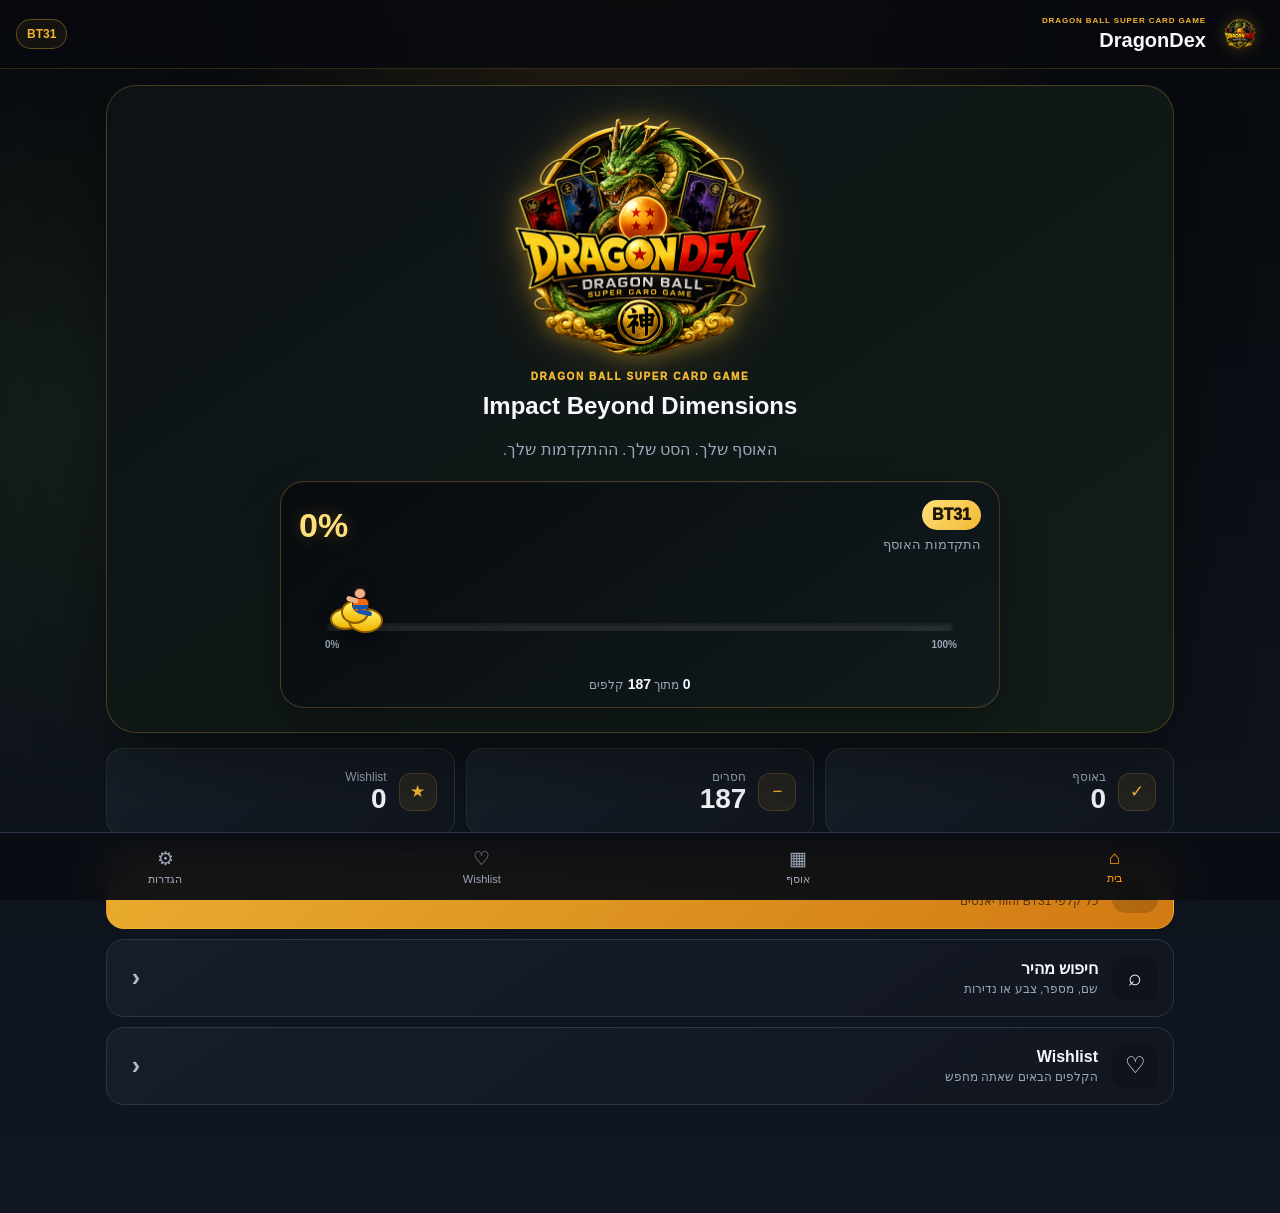
==== index.html @ 57734fc8 "Add files via upload" ====
<!doctype html>
<html lang="he" dir="rtl">
<head>
<meta charset="utf-8">
<meta name="viewport" content="width=device-width,initial-scale=1,viewport-fit=cover">
<meta name="theme-color" content="#090b10">
<title>DragonDex</title>
<link rel="stylesheet" href="style.css">
</head>
<body>
<div id="splashScreen" class="splash-screen" aria-hidden="true">
  <div class="splash-glow"></div>
  <img src="dragondex-logo.png" alt="" class="splash-logo">
  <div class="splash-title">DragonDex</div>
  <div class="splash-subtitle">Card Collection</div>
</div>
<div class="app">
<header class="topbar">
  <button class="brand-mini" data-nav="home" aria-label="חזרה לדף הבית">
    <img src="dragondex-logo.png" alt="DragonDex">
    <span><small>DRAGON BALL SUPER CARD GAME</small><strong>DragonDex</strong></span>
  </button>
  <span class="version">BT31</span>
</header>

<main>
<section id="homeView" class="view active">
  <section class="premium-hero">
    <div class="hero-aura" aria-hidden="true"></div>
    <img class="premium-logo" src="dragondex-logo.png" alt="DragonDex">
    <p class="hero-kicker">DRAGON BALL SUPER CARD GAME</p>
    <h2>Impact Beyond Dimensions</h2>
    <p class="hero-copy">האוסף שלך. הסט שלך. ההתקדמות שלך.</p>
    <div class="flight-progress-card">
      <div class="flight-progress-head">
        <div>
          <span class="set-chip">BT31</span>
          <p>התקדמות האוסף</p>
        </div>
        <strong id="progressPercentHome">0%</strong>
      </div>
      <div class="flight-track" id="progressRing" style="--progress:0">
        <div class="flight-line"><span id="progressBarHome"></span></div>
        <div class="goku-cloud" id="gokuCloud" aria-hidden="true">
          <div class="cloud-puff puff-a"></div><div class="cloud-puff puff-b"></div><div class="cloud-puff puff-c"></div>
          <div class="goku-figure"><i class="hair"></i><i class="head"></i><i class="body"></i><i class="arm"></i><i class="leg"></i></div>
        </div>
        <span class="track-label track-start">0%</span>
        <span class="track-label track-end">100%</span>
      </div>
      <div class="flight-progress-footer">
        <span><b id="ownedCountHome">0</b> מתוך <b id="totalCountHome">0</b> קלפים</span>
      </div>
    </div>
  </section>
  <section class="stats-grid home-stats">
    <article class="stat-card"><span class="stat-icon">✓</span><div><span>באוסף</span><strong id="ownedStat">0</strong></div></article>
    <article class="stat-card"><span class="stat-icon">−</span><div><span>חסרים</span><strong id="missingStat">0</strong></div></article>
    <article class="stat-card"><span class="stat-icon">★</span><div><span>Wishlist</span><strong id="wishStat">0</strong></div></article>
  </section>
  <section class="home-actions premium-actions">
    <button class="home-action main-action" data-nav="collection"><span class="action-icon">▦</span><span><strong>האוסף שלי</strong><small>כל קלפי BT31 והווריאנטים</small></span><b>‹</b></button>
    <button class="home-action" data-nav="collection" data-focus-search="true"><span class="action-icon">⌕</span><span><strong>חיפוש מהיר</strong><small>שם, מספר, צבע או נדירות</small></span><b>‹</b></button>
    <button class="home-action" data-nav="wishlist"><span class="action-icon">♡</span><span><strong>Wishlist</strong><small>הקלפים הבאים שאתה מחפש</small></span><b>‹</b></button>
  </section>
</section>
<section id="collectionView" class="view">
  <section class="section-head">
    <div><p class="eyebrow">COLLECTION</p><h2>קלפי BT31</h2></div>
    <div class="mini-progress"><span id="ownedCount">0</span>/<span id="totalCount">0</span></div>
  </section>
  <section class="controls">
    <input id="search" type="search" placeholder="חיפוש לפי מספר, שם, נדירות, צבע או סוג">
    <select id="rarityFilter"><option value="">כל הנדירויות</option></select>
    <select id="statusFilter"><option value="">הכול</option><option value="owned">יש לי</option><option value="missing">חסר לי</option></select>
  </section>
  <div id="rarityChips" class="rarity-chips"></div>
  <section id="cards" class="cards"></section>
  <p id="emptyState" class="empty" hidden>לא נמצאו קלפים מתאימים.</p>
</section>

<section id="wishlistView" class="view">
  <section class="section-head"><div><p class="eyebrow">WISHLIST</p><h2>קלפים שאני רוצה</h2></div><div class="mini-progress" id="wishCount">0</div></section>
  <section id="wishlistCards" class="cards"></section>
  <p id="emptyWishlist" class="empty">ה־Wishlist עדיין ריק.</p>
</section>

<section id="settingsView" class="view">
  <section class="section-head"><div><p class="eyebrow">SETTINGS</p><h2>הגדרות</h2></div></section>
  <section class="settings-panel">
    <div class="setting-row"><div><strong>מקור הנתונים</strong><p><code>bt31.js</code></p></div><span class="status-dot">מחובר</span></div>
    <div class="setting-row"><div><strong>איפוס סימוני האוסף</strong><p>מוחק את סימוני "יש לי" ואת ה־Wishlist.</p></div><button id="resetBtn" class="danger">איפוס</button></div>
  </section>
</section>
</main>

<nav class="bottom-nav">
  <button class="nav-btn active" data-view="home"><span>⌂</span><small>בית</small></button>
  <button class="nav-btn" data-view="collection"><span>▦</span><small>אוסף</small></button>
  <button class="nav-btn" data-view="wishlist"><span>♡</span><small>Wishlist</small></button>
  <button class="nav-btn" data-view="settings"><span>⚙</span><small>הגדרות</small></button>
</nav>
</div>

<template id="cardTemplate">
<article class="card">
  <div class="card-visual">
    <img class="card-image" alt="" hidden>
    <div class="image-placeholder">תמונה עדיין לא זמינה</div>
  </div>
  <div class="card-head">
    <div><strong class="card-number"></strong><h3 class="card-name"></h3><span class="verified">✓ אומת</span></div>
    <span class="rarity"></span>
  </div>
  <div class="meta"><span class="card-color"></span><span class="card-type"></span><span class="card-variant"></span></div>
  <div class="actions"><label class="check"><input class="owned" type="checkbox"><span>יש לי</span></label><button class="wish" type="button">☆ Wishlist</button></div>
</article>
</template>

<script src="bt31.js"></script>
<script src="app.js"></script>
</body>
</html>
---- style.css ----
:root{--bg:#090b10;--panel:#141925;--text:#f7f8fb;--muted:#9ba6b8;--accent:#ff9d00;--accent2:#ffd166;--line:#2b3448;--ok:#45d07f;--danger:#ff6472}
*{box-sizing:border-box}body{margin:0;min-height:100vh;color:var(--text);background:radial-gradient(circle at top right,rgba(255,157,0,.09),transparent 28%),linear-gradient(#090b10,#111725);font-family:-apple-system,BlinkMacSystemFont,"Segoe UI",Arial,sans-serif}
button,input,select{font:inherit}.app{padding-bottom:92px}.topbar{position:sticky;top:0;z-index:20;display:flex;justify-content:space-between;align-items:center;padding:max(16px,env(safe-area-inset-top)) 18px 14px;background:rgba(8,10,15,.9);backdrop-filter:blur(18px);border-bottom:1px solid rgba(255,255,255,.05)}
h1,h2,h3,p{margin-top:0}h1{margin-bottom:0;font-size:28px}.eyebrow{margin:0 0 4px;color:var(--accent);font-size:11px;font-weight:900;letter-spacing:.08em}.version{border:1px solid var(--line);color:var(--muted);padding:7px 10px;border-radius:999px;font-size:12px}
main{max-width:1100px;margin:auto;padding:16px}.view{display:none}.view.active{display:block}.hero{display:grid;grid-template-columns:1.5fr 1fr;gap:18px;background:linear-gradient(135deg,#293249,#171d29);border:1px solid var(--line);border-radius:25px;padding:23px}.hero p{color:var(--muted);margin:0}.set-badge{display:inline-block;background:var(--accent);color:#201405;padding:6px 10px;border-radius:999px;font-weight:900}.progress-card{background:#0e121b;border-radius:19px;padding:18px;text-align:center}.progress-value{font-size:33px;font-weight:900}.bar{height:10px;background:#293142;border-radius:99px;overflow:hidden;margin:12px 0}.bar div{height:100%;width:0;background:linear-gradient(90deg,var(--accent),var(--accent2));transition:.25s}
.stats-grid{display:grid;grid-template-columns:repeat(3,1fr);gap:11px;margin:15px 0}.stat-card{background:var(--panel);border:1px solid var(--line);border-radius:17px;padding:17px}.stat-card span{display:block;color:var(--muted);font-size:13px}.stat-card strong{font-size:28px}.quick-actions{display:grid;grid-template-columns:1fr 1fr;gap:10px}.quick-actions button{padding:14px;border-radius:14px;font-weight:800}.primary-action{border:0;background:var(--accent);color:#201405}.secondary-action{border:1px solid var(--line);background:var(--panel);color:var(--text)}
.section-head{display:flex;justify-content:space-between;align-items:center;margin-bottom:14px}.mini-progress{background:var(--panel);border:1px solid var(--line);border-radius:13px;padding:10px;font-weight:900}.controls{display:grid;grid-template-columns:2fr 1fr 1fr;gap:9px;margin-bottom:15px}input,select{width:100%;padding:14px;border-radius:13px;border:1px solid var(--line);background:var(--panel);color:var(--text)}
.cards{display:grid;grid-template-columns:repeat(auto-fill,minmax(255px,1fr));gap:11px}.card{background:linear-gradient(var(--panel),#10141d);border:1px solid var(--line);border-radius:18px;padding:15px}.card.owned-card{border-color:rgba(69,208,127,.7)}.card-head{display:flex;justify-content:space-between;gap:10px}.card-number{color:var(--accent);font-size:13px}.card-name{margin:5px 0 0;font-size:17px}.verified{display:inline-block;margin-top:7px;color:var(--ok);font-size:11px}.rarity{min-width:42px;text-align:center;background:#333c50;padding:6px;border-radius:9px;font-weight:900}.meta{display:flex;flex-wrap:wrap;gap:7px;margin:13px 0;color:var(--muted);font-size:12px}.meta span:not(:empty){border:1px solid var(--line);border-radius:999px;padding:5px 8px}.actions{display:flex;justify-content:space-between;align-items:center}.check{display:flex;gap:7px;align-items:center;font-weight:800}.check input{width:21px;height:21px;accent-color:var(--ok)}.wish{border:0;background:transparent;color:var(--accent2);padding:8px}.empty{text-align:center;color:var(--muted);padding:35px}
.settings-panel{background:var(--panel);border:1px solid var(--line);border-radius:18px;overflow:hidden}.setting-row{display:flex;justify-content:space-between;align-items:center;gap:16px;padding:18px;border-bottom:1px solid var(--line)}.setting-row:last-child{border:0}.setting-row p{color:var(--muted);font-size:13px;margin:5px 0 0}.danger{border:1px solid rgba(255,100,114,.4);background:rgba(255,100,114,.1);color:#ff8c97;padding:10px 13px;border-radius:11px}.status-dot{color:var(--ok)}
.bottom-nav{position:fixed;bottom:0;left:0;right:0;z-index:30;display:grid;grid-template-columns:repeat(4,1fr);background:rgba(10,13,19,.95);backdrop-filter:blur(17px);border-top:1px solid var(--line);padding:7px 7px max(7px,env(safe-area-inset-bottom))}.nav-btn{border:0;background:transparent;color:var(--muted);display:flex;flex-direction:column;gap:3px;align-items:center;padding:7px}.nav-btn span{font-size:19px}.nav-btn small{font-size:11px}.nav-btn.active{color:var(--accent)}
.rarity-C{background:#5d6573}.rarity-UC{background:#327b4d}.rarity-R{background:#2867ae}.rarity-SR{background:#7447b4}.rarity-SPR{background:#ac7812}.rarity-SCR{background:#a32f3c}.rarity-SLR{background:#256b76}.rarity-GDR{background:#896411}
@media(max-width:700px){.hero{grid-template-columns:1fr}.controls{grid-template-columns:1fr}.cards{grid-template-columns:1fr}.quick-actions{grid-template-columns:1fr}}

.card-group{margin:0 0 16px;background:rgba(20,25,37,.55);border:1px solid var(--line);border-radius:18px;overflow:hidden}
.card-group summary{display:flex;justify-content:space-between;align-items:center;padding:16px 18px;cursor:pointer;font-weight:900;background:rgba(255,255,255,.025)}
.card-group summary::marker{color:var(--accent)}
.card-group summary strong{color:var(--accent);font-size:13px}
.grouped-cards{padding:12px}
.rarity-EM{background:#9b6b10}

.rarity-EM-GOLD{background:#b8860b;color:#fff7c2}


.card-visual{
  position:relative;
  width:100%;
  aspect-ratio:5/7;
  margin:0 0 14px;
  border-radius:14px;
  overflow:hidden;
  background:#0d1119;
  border:1px solid var(--line);
}
.card-image{
  width:100%;
  height:100%;
  display:block;
  object-fit:contain;
  background:#0d1119;
  cursor:zoom-in;
}
.image-placeholder{
  width:100%;
  height:100%;
  display:flex;
  align-items:center;
  justify-content:center;
  text-align:center;
  padding:18px;
  color:var(--muted);
  font-size:13px;
}
.image-modal{
  position:fixed;
  inset:0;
  z-index:100;
  display:none;
  align-items:center;
  justify-content:center;
  padding:18px;
}
.image-modal.open{display:flex}
.image-modal-backdrop{
  position:absolute;
  inset:0;
  background:rgba(0,0,0,.86);
  backdrop-filter:blur(8px);
}
.image-modal-panel{
  position:relative;
  z-index:1;
  width:min(920px,100%);
  max-height:92vh;
  overflow:auto;
  background:var(--panel);
  border:1px solid var(--line);
  border-radius:20px;
  padding:18px;
}
.image-modal-close{
  position:absolute;
  top:10px;
  left:10px;
  width:38px;
  height:38px;
  border:0;
  border-radius:50%;
  background:#0009;
  color:#fff;
  font-size:25px;
}
.image-modal-title{padding-left:44px}
.image-modal-images{
  display:grid;
  grid-template-columns:repeat(auto-fit,minmax(240px,1fr));
  gap:14px;
}
.image-modal-images img{
  width:100%;
  max-height:75vh;
  object-fit:contain;
  border-radius:14px;
  background:#0d1119;
}


/* DragonDex home redesign */
:root{--shenron:#6cad3c;--gold:#f6b531;--deep:#070a0d}
body{background:
  radial-gradient(circle at 50% -5%,rgba(246,181,49,.15),transparent 31%),
  radial-gradient(circle at 8% 34%,rgba(108,173,60,.10),transparent 27%),
  linear-gradient(180deg,#07090d 0%,#0d1219 55%,#101722 100%)}
.topbar{padding:max(10px,env(safe-area-inset-top)) 16px 10px;border-bottom-color:rgba(246,181,49,.18)}
.brand-mini{display:flex;align-items:center;gap:10px;border:0;background:transparent;color:var(--text);padding:0;text-align:right;cursor:pointer}
.brand-mini img{width:48px;height:48px;object-fit:contain;border-radius:50%;filter:drop-shadow(0 0 8px rgba(246,181,49,.25))}
.brand-mini span{display:flex;flex-direction:column;line-height:1.05}.brand-mini small{font-size:8px;letter-spacing:.11em;color:var(--gold);font-weight:900}.brand-mini strong{font-size:20px;margin-top:4px}.version{color:var(--gold);border-color:rgba(246,181,49,.35);background:rgba(246,181,49,.06);font-weight:900}
#homeView{position:relative}.home-brand{position:relative;overflow:hidden;text-align:center;min-height:310px;display:flex;flex-direction:column;align-items:center;justify-content:center;padding:22px 20px 18px;border:1px solid rgba(246,181,49,.20);border-radius:30px;background:linear-gradient(145deg,rgba(12,16,21,.96),rgba(19,27,24,.88));box-shadow:0 22px 65px rgba(0,0,0,.32),inset 0 1px rgba(255,255,255,.04)}
.shenron-watermark{position:absolute;inset:-18%;background:url('dragondex-logo.png') center/contain no-repeat;opacity:.08;filter:blur(.4px) saturate(1.2);transform:scale(1.22)}
.home-logo{position:relative;z-index:1;width:min(360px,82vw);max-height:210px;object-fit:contain;filter:drop-shadow(0 14px 22px rgba(0,0,0,.52))}
.home-kicker{position:relative;z-index:1;margin:2px 0 5px;color:var(--gold);font-size:10px;font-weight:900;letter-spacing:.15em}.home-brand h2{position:relative;z-index:1;margin:0;font-size:29px}.home-subtitle{position:relative;z-index:1;max-width:520px;color:var(--muted);margin:8px 0 0;line-height:1.55;font-size:14px}
.collection-overview{margin-top:14px;padding:20px;border-radius:23px;border:1px solid rgba(246,181,49,.22);background:linear-gradient(145deg,rgba(28,35,44,.96),rgba(13,18,25,.96));box-shadow:0 14px 38px rgba(0,0,0,.22)}
.overview-head{display:flex;justify-content:space-between;align-items:flex-start}.overview-head .eyebrow{margin-top:10px}.overview-percent{font-size:31px;color:var(--gold)}.progress-total{display:flex;align-items:baseline;justify-content:center;gap:8px;margin:10px 0 4px;font-weight:950;font-size:44px}.progress-total small{font-size:23px;color:var(--muted)}.home-progress{height:12px;margin:10px 0 7px;background:#272e39}.home-progress div{background:linear-gradient(90deg,#4f9a34,#d8b43d,#ff9d00);box-shadow:0 0 14px rgba(246,181,49,.35)}.progress-caption{text-align:center;color:var(--muted);font-size:12px;margin:0}
.home-stats .stat-card{display:flex;align-items:center;gap:12px;min-height:88px;background:linear-gradient(145deg,#171e28,#10151d);border-color:rgba(108,173,60,.18)}.stat-icon{display:grid!important;place-items:center;width:38px;height:38px;border-radius:12px;color:var(--gold)!important;background:rgba(246,181,49,.08);border:1px solid rgba(246,181,49,.18);font-size:17px!important}.home-stats .stat-card div>span{font-size:12px}.home-stats .stat-card strong{line-height:1.05}
.home-actions{display:grid;gap:10px;margin-top:14px}.home-action{width:100%;display:grid;grid-template-columns:48px 1fr 18px;gap:12px;align-items:center;text-align:right;padding:15px;border-radius:18px;border:1px solid var(--line);color:var(--text);background:linear-gradient(145deg,#171e29,#11161f);cursor:pointer;transition:transform .16s,border-color .16s}.home-action:active{transform:scale(.985)}.home-action:hover{border-color:rgba(246,181,49,.45)}.home-action.main-action{border-color:rgba(246,181,49,.45);background:linear-gradient(135deg,rgba(246,181,49,.95),rgba(218,126,18,.96));color:#1d1205}.action-icon{display:grid;place-items:center;width:46px;height:46px;border-radius:14px;background:rgba(0,0,0,.16);font-size:23px}.home-action span:nth-child(2){display:flex;flex-direction:column;gap:4px}.home-action strong{font-size:16px}.home-action small{color:var(--muted);font-size:12px}.home-action.main-action small{color:rgba(29,18,5,.67)}.home-action b{font-size:25px;opacity:.72}
@media(max-width:700px){main{padding:12px}.home-brand{min-height:285px;border-radius:24px}.home-logo{width:min(330px,90vw)}.home-stats{grid-template-columns:repeat(3,1fr)}.home-stats .stat-card{display:block;text-align:center;padding:12px 7px;min-height:100px}.home-stats .stat-icon{margin:0 auto 8px}.home-stats .stat-card strong{font-size:25px}.brand-mini small{display:none}.progress-total{font-size:40px}}

.splash-screen{position:fixed;inset:0;z-index:999;display:flex;flex-direction:column;align-items:center;justify-content:center;background:#06080b;transition:.45s}
body.app-ready .splash-screen{opacity:0;visibility:hidden}
.splash-logo{width:min(410px,86vw);max-height:290px;object-fit:contain;filter:drop-shadow(0 18px 34px #000)}
.splash-title{font-size:29px;font-weight:950;color:#f3b934}.splash-subtitle{color:#9ba6b8;font-size:12px;letter-spacing:.18em}
.premium-hero{position:relative;overflow:hidden;padding:26px 22px 24px;text-align:center;border-radius:30px;border:1px solid rgba(243,185,52,.24);background:linear-gradient(145deg,#0d1217,#121d17);box-shadow:0 25px 70px #0006}
.hero-aura{position:absolute;inset:-28%;background:url('dragondex-logo.png') center/contain no-repeat;opacity:.055;transform:scale(1.24)}
.premium-logo{position:relative;z-index:1;width:min(480px,88vw);max-height:255px;object-fit:contain}
.hero-kicker{position:relative;z-index:1;color:#f3b934;font-size:10px;font-weight:950;letter-spacing:.16em}
.premium-hero h2,.hero-copy,.hero-progress-wrap{position:relative;z-index:1}.hero-copy{color:#9ba6b8}
.hero-progress-wrap{display:grid;grid-template-columns:170px 1fr;align-items:center;gap:24px;max-width:670px;margin:auto;padding:18px;border:1px solid #ffffff12;border-radius:24px;background:#070b0f85}
.progress-ring{--progress:0;width:150px;aspect-ratio:1;border-radius:50%;display:grid;place-items:center;background:conic-gradient(#f3b934 calc(var(--progress)*1%),#ffffff14 0);position:relative}
.progress-ring:before{content:"";position:absolute;width:120px;height:120px;border-radius:50%;background:#0c1117}
.progress-ring-inner{position:relative;z-index:1;display:flex;flex-direction:column}.progress-ring-inner strong{font-size:31px;color:#ffdf79}.progress-ring-inner span{font-size:11px;color:#9ba6b8}
.set-chip{display:inline-block;padding:6px 10px;border-radius:999px;background:linear-gradient(135deg,#ffdf79,#f3b934);color:#1f1505;font-weight:950}
.compact-total{justify-content:flex-start;margin:8px 0 0;font-size:39px}
.rarity-chips{display:flex;gap:8px;overflow-x:auto;padding:2px 1px 12px}.rarity-chip{flex:0 0 auto;border:1px solid #2b3448;border-radius:999px;padding:8px 12px;color:#9ba6b8;background:#141925;font-weight:900}.rarity-chip.active{color:#211505;background:linear-gradient(135deg,#ffdf79,#f3b934)}
.card{transition:.18s;box-shadow:0 12px 28px #0003}.card:hover{transform:translateY(-3px)}
.card-rarity-SR{border-color:#577dff75}.card-rarity-SPR{border-color:#b45bff8c}.card-rarity-SCR{border-color:#ff5050a6}.card-rarity-SLR{border-color:#3ececba0}.card-rarity-GDR{border-color:#ffd049d1;box-shadow:0 0 34px #ffc42c2e}
@media(max-width:700px){.hero-progress-wrap{grid-template-columns:132px 1fr}.progress-ring{width:122px}.progress-ring:before{width:96px;height:96px}}

/* Horizontal Flying Nimbus collection progress */
.flight-progress-card{position:relative;z-index:1;max-width:720px;margin:22px auto 0;padding:18px 18px 15px;border:1px solid rgba(246,181,49,.25);border-radius:24px;background:linear-gradient(145deg,rgba(7,11,15,.92),rgba(18,26,30,.92));box-shadow:inset 0 1px rgba(255,255,255,.04),0 18px 44px rgba(0,0,0,.28)}
.flight-progress-head{display:flex;align-items:center;justify-content:space-between;gap:16px;text-align:right}.flight-progress-head p{margin:7px 0 0;color:var(--muted);font-size:13px}.flight-progress-head>strong{font-size:34px;color:#ffdf79;text-shadow:0 0 18px rgba(246,181,49,.28)}
.flight-track{--progress:0;position:relative;height:116px;margin-top:8px;padding:0 22px;direction:ltr}
.flight-line{position:absolute;left:28px;right:28px;top:63px;height:8px;border-radius:99px;background:rgba(255,255,255,.10);box-shadow:inset 0 2px 5px rgba(0,0,0,.45)}
.flight-line span{display:block;width:calc(var(--progress)*1%);height:100%;border-radius:inherit;background:linear-gradient(90deg,#f0a600,#ffe55c);box-shadow:0 0 15px rgba(255,204,45,.55);transition:width .7s cubic-bezier(.2,.8,.2,1)}
.goku-cloud{position:absolute;left:calc(28px + (100% - 112px)*var(--progress)/100);top:18px;width:58px;height:56px;transition:left .7s cubic-bezier(.2,.8,.2,1);filter:drop-shadow(0 8px 10px rgba(0,0,0,.45));z-index:2}
.cloud-puff{position:absolute;bottom:4px;background:linear-gradient(180deg,#fff56a,#f0b400);border:2px solid #8d5b00;border-radius:50%}.puff-a{left:3px;width:31px;height:22px}.puff-b{left:21px;bottom:1px;width:35px;height:25px}.puff-c{left:14px;bottom:10px;width:28px;height:24px}
.goku-figure{position:absolute;left:18px;top:0;width:28px;height:39px}.goku-figure i{position:absolute;display:block}.goku-figure .hair{left:5px;top:0;width:19px;height:15px;background:#101010;clip-path:polygon(0 100%,8% 38%,26% 58%,38% 0,55% 50%,74% 8%,80% 62%,100% 35%,86% 100%)}.goku-figure .head{left:9px;top:10px;width:12px;height:11px;border-radius:48%;background:#efb185;border:1px solid #422}.goku-figure .body{left:7px;top:20px;width:17px;height:15px;border-radius:5px 5px 8px 8px;background:#ee6c16;border:1px solid #542200}.goku-figure .body:after{content:"";position:absolute;left:0;right:0;top:6px;height:4px;background:#1955a8}.goku-figure .arm{left:1px;top:21px;width:12px;height:5px;border-radius:5px;background:#efb185;transform:rotate(18deg);transform-origin:right center}.goku-figure .leg{left:12px;top:32px;width:15px;height:5px;border-radius:4px;background:#1955a8;transform:rotate(13deg)}
.track-label{position:absolute;top:79px;color:var(--muted);font-size:10px;font-weight:900}.track-start{left:26px}.track-end{right:24px}.flight-progress-footer{text-align:center;color:var(--muted);font-size:12px}.flight-progress-footer b{color:var(--text);font-size:14px}
@media(max-width:700px){.flight-progress-card{padding:15px 12px 13px;border-radius:20px}.flight-progress-head>strong{font-size:29px}.flight-track{height:110px;padding:0 14px}.flight-line{left:18px;right:18px}.goku-cloud{left:calc(18px + (100% - 92px)*var(--progress)/100)}.track-start{left:17px}.track-end{right:15px}}



/* === DragonDex logo polish === */
.brand-mini.logo-transparent{
    background:transparent !important;
    border:none !important;
    box-shadow:none !important;
}
.brand-mini.logo-transparent img,
.premium-logo,
.splash-logo{
    background:transparent !important;
    border:none !important;
    border-radius:0 !important;
    box-shadow:none !important;
    filter:
        drop-shadow(0 0 10px rgba(255,196,64,.35))
        drop-shadow(0 0 24px rgba(255,170,0,.22));
}

.premium-logo{
    width:min(410px,82vw);
}

.hero-aura{
    background:none !important;
}
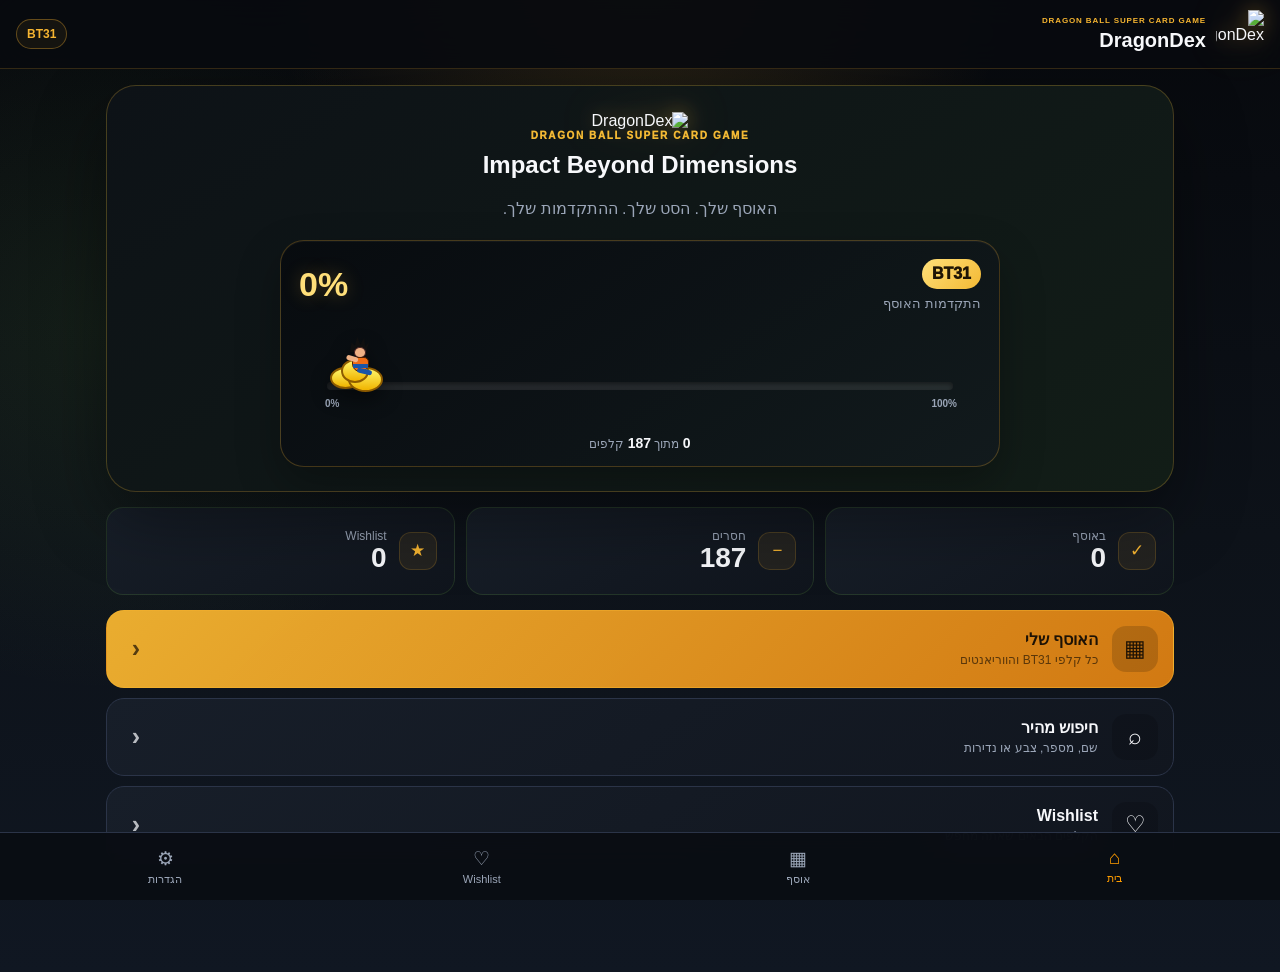
==== commit a4e6ddbd: "Add files via upload" ====
--- a/index.html
+++ b/index.html
@@ -10,14 +10,14 @@
 <body>
 <div id="splashScreen" class="splash-screen" aria-hidden="true">
   <div class="splash-glow"></div>
-  <img src="dragondex-logo.png" alt="" class="splash-logo">
+  <img src="dragondex-logo-transparent.png" alt="" class="splash-logo">
   <div class="splash-title">DragonDex</div>
   <div class="splash-subtitle">Card Collection</div>
 </div>
 <div class="app">
 <header class="topbar">
-  <button class="brand-mini" data-nav="home" aria-label="חזרה לדף הבית">
-    <img src="dragondex-logo.png" alt="DragonDex">
+  <button class="brand-mini logo-transparent" data-nav="home" aria-label="חזרה לדף הבית">
+    <img src="dragondex-logo-transparent.png" alt="DragonDex">
     <span><small>DRAGON BALL SUPER CARD GAME</small><strong>DragonDex</strong></span>
   </button>
   <span class="version">BT31</span>
@@ -27,7 +27,7 @@
 <section id="homeView" class="view active">
   <section class="premium-hero">
     <div class="hero-aura" aria-hidden="true"></div>
-    <img class="premium-logo" src="dragondex-logo.png" alt="DragonDex">
+    <img class="premium-logo" src="dragondex-logo-transparent.png" alt="DragonDex">
     <p class="hero-kicker">DRAGON BALL SUPER CARD GAME</p>
     <h2>Impact Beyond Dimensions</h2>
     <p class="hero-copy">האוסף שלך. הסט שלך. ההתקדמות שלך.</p>
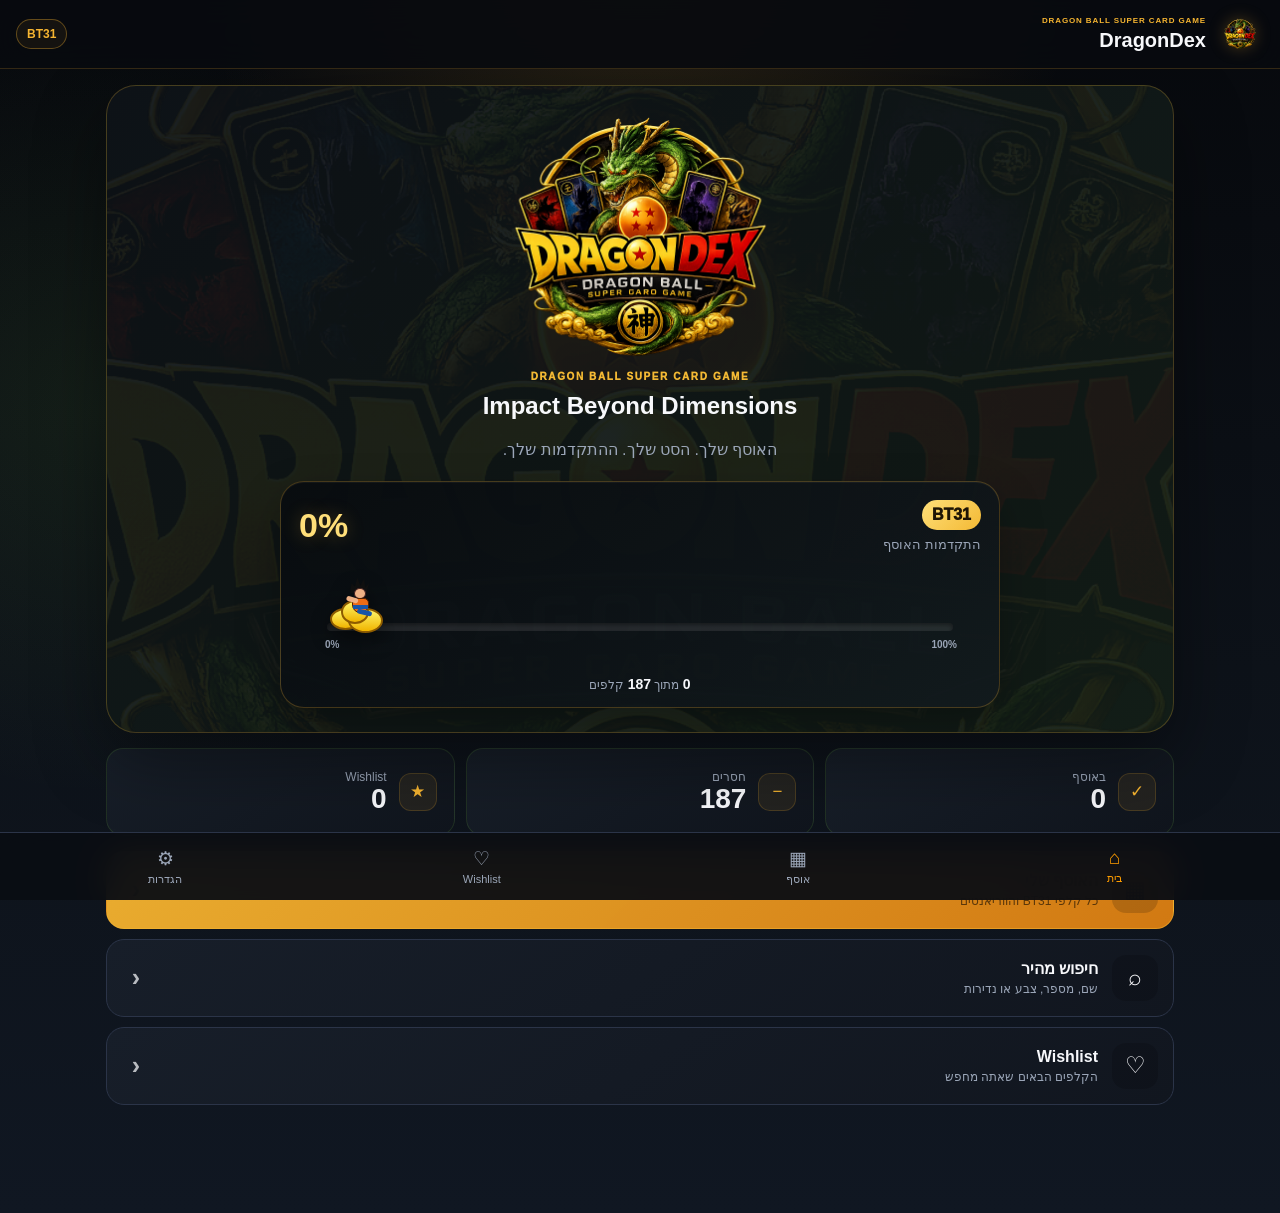
==== commit 7d97fdde: "Add files via upload" ====
--- a/index.html
+++ b/index.html
@@ -10,14 +10,14 @@
 <body>
 <div id="splashScreen" class="splash-screen" aria-hidden="true">
   <div class="splash-glow"></div>
-  <img src="dragondex-logo-transparent.png" alt="" class="splash-logo">
+  <img src="dragondex-logo.png" alt="" class="splash-logo">
   <div class="splash-title">DragonDex</div>
   <div class="splash-subtitle">Card Collection</div>
 </div>
 <div class="app">
 <header class="topbar">
-  <button class="brand-mini logo-transparent" data-nav="home" aria-label="חזרה לדף הבית">
-    <img src="dragondex-logo-transparent.png" alt="DragonDex">
+  <button class="brand-mini" data-nav="home" aria-label="חזרה לדף הבית">
+    <img src="dragondex-logo.png" alt="DragonDex">
     <span><small>DRAGON BALL SUPER CARD GAME</small><strong>DragonDex</strong></span>
   </button>
   <span class="version">BT31</span>
@@ -27,7 +27,7 @@
 <section id="homeView" class="view active">
   <section class="premium-hero">
     <div class="hero-aura" aria-hidden="true"></div>
-    <img class="premium-logo" src="dragondex-logo-transparent.png" alt="DragonDex">
+    <img class="premium-logo" src="dragondex-logo.png" alt="DragonDex">
     <p class="hero-kicker">DRAGON BALL SUPER CARD GAME</p>
     <h2>Impact Beyond Dimensions</h2>
     <p class="hero-copy">האוסף שלך. הסט שלך. ההתקדמות שלך.</p>
--- a/style.css
+++ b/style.css
@@ -156,31 +156,3 @@
 .goku-figure{position:absolute;left:18px;top:0;width:28px;height:39px}.goku-figure i{position:absolute;display:block}.goku-figure .hair{left:5px;top:0;width:19px;height:15px;background:#101010;clip-path:polygon(0 100%,8% 38%,26% 58%,38% 0,55% 50%,74% 8%,80% 62%,100% 35%,86% 100%)}.goku-figure .head{left:9px;top:10px;width:12px;height:11px;border-radius:48%;background:#efb185;border:1px solid #422}.goku-figure .body{left:7px;top:20px;width:17px;height:15px;border-radius:5px 5px 8px 8px;background:#ee6c16;border:1px solid #542200}.goku-figure .body:after{content:"";position:absolute;left:0;right:0;top:6px;height:4px;background:#1955a8}.goku-figure .arm{left:1px;top:21px;width:12px;height:5px;border-radius:5px;background:#efb185;transform:rotate(18deg);transform-origin:right center}.goku-figure .leg{left:12px;top:32px;width:15px;height:5px;border-radius:4px;background:#1955a8;transform:rotate(13deg)}
 .track-label{position:absolute;top:79px;color:var(--muted);font-size:10px;font-weight:900}.track-start{left:26px}.track-end{right:24px}.flight-progress-footer{text-align:center;color:var(--muted);font-size:12px}.flight-progress-footer b{color:var(--text);font-size:14px}
 @media(max-width:700px){.flight-progress-card{padding:15px 12px 13px;border-radius:20px}.flight-progress-head>strong{font-size:29px}.flight-track{height:110px;padding:0 14px}.flight-line{left:18px;right:18px}.goku-cloud{left:calc(18px + (100% - 92px)*var(--progress)/100)}.track-start{left:17px}.track-end{right:15px}}
-
-
-
-/* === DragonDex logo polish === */
-.brand-mini.logo-transparent{
-    background:transparent !important;
-    border:none !important;
-    box-shadow:none !important;
-}
-.brand-mini.logo-transparent img,
-.premium-logo,
-.splash-logo{
-    background:transparent !important;
-    border:none !important;
-    border-radius:0 !important;
-    box-shadow:none !important;
-    filter:
-        drop-shadow(0 0 10px rgba(255,196,64,.35))
-        drop-shadow(0 0 24px rgba(255,170,0,.22));
-}
-
-.premium-logo{
-    width:min(410px,82vw);
-}
-
-.hero-aura{
-    background:none !important;
-}
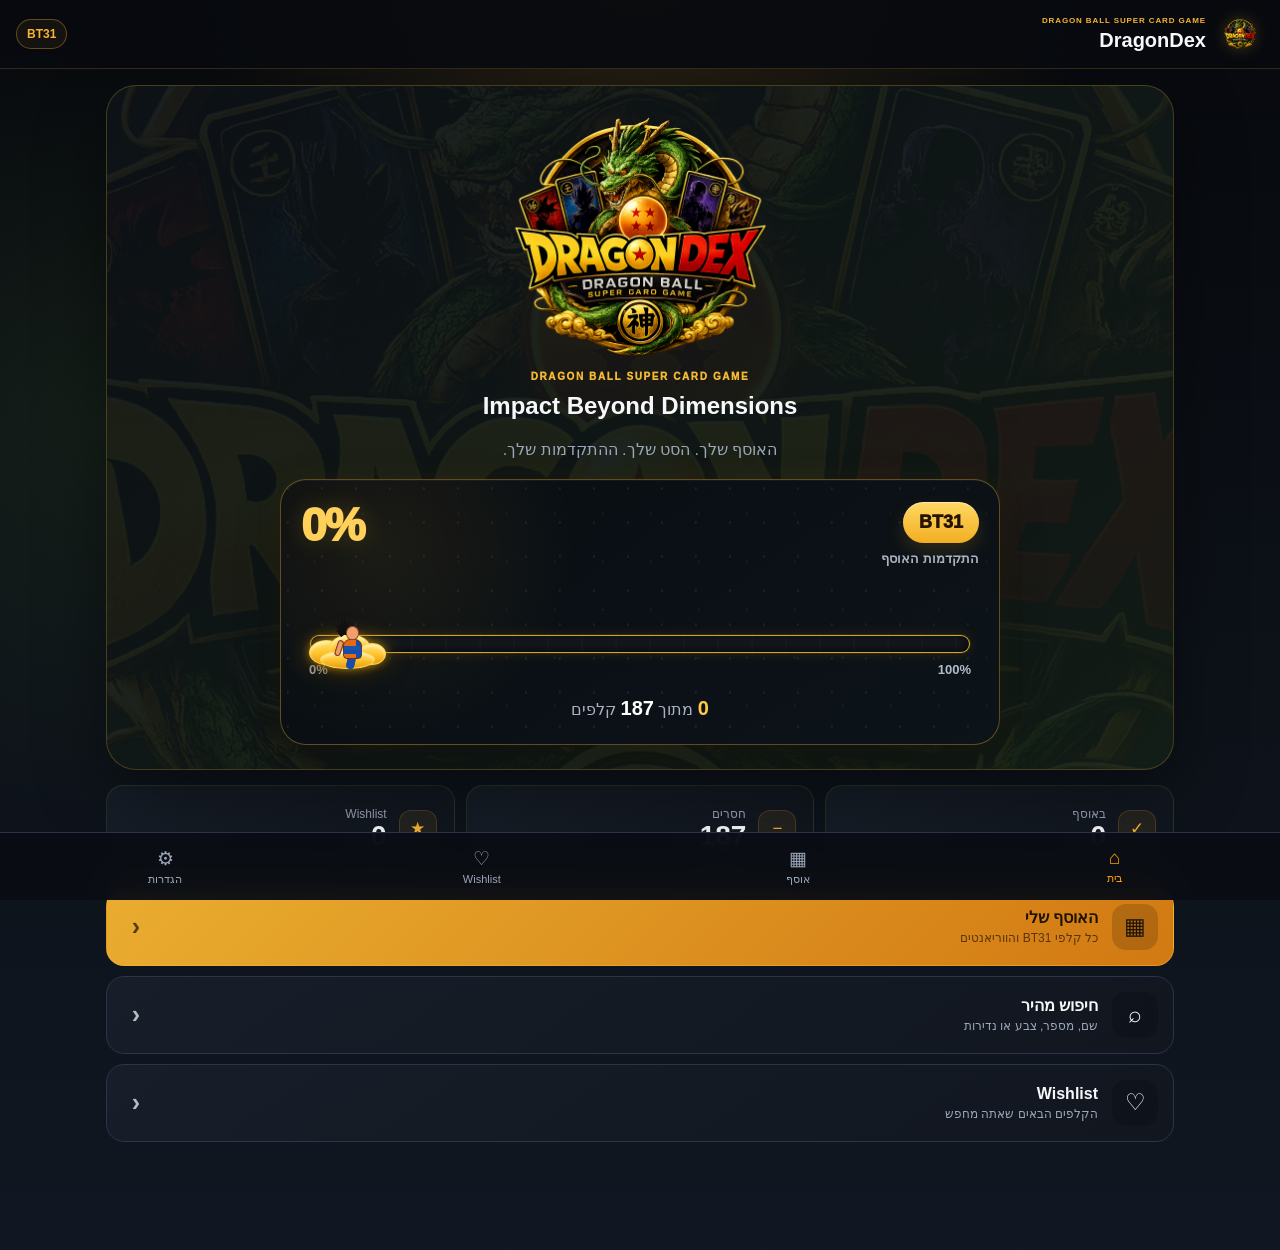
==== commit 4cca3369: "Add files via upload" ====
--- a/index.html
+++ b/index.html
@@ -6,6 +6,7 @@
 <meta name="theme-color" content="#090b10">
 <title>DragonDex</title>
 <link rel="stylesheet" href="style.css">
+<link rel="stylesheet" href="progress.css">
 </head>
 <body>
 <div id="splashScreen" class="splash-screen" aria-hidden="true">
@@ -31,23 +32,41 @@
     <p class="hero-kicker">DRAGON BALL SUPER CARD GAME</p>
     <h2>Impact Beyond Dimensions</h2>
     <p class="hero-copy">האוסף שלך. הסט שלך. ההתקדמות שלך.</p>
-    <div class="flight-progress-card">
+    <div class="flight-progress-card premium-flight-card">
       <div class="flight-progress-head">
-        <div>
+        <div class="progress-title-group">
           <span class="set-chip">BT31</span>
           <p>התקדמות האוסף</p>
         </div>
         <strong id="progressPercentHome">0%</strong>
       </div>
-      <div class="flight-track" id="progressRing" style="--progress:0">
-        <div class="flight-line"><span id="progressBarHome"></span></div>
-        <div class="goku-cloud" id="gokuCloud" aria-hidden="true">
-          <div class="cloud-puff puff-a"></div><div class="cloud-puff puff-b"></div><div class="cloud-puff puff-c"></div>
-          <div class="goku-figure"><i class="hair"></i><i class="head"></i><i class="body"></i><i class="arm"></i><i class="leg"></i></div>
+
+      <div class="flight-track premium-track" id="progressRing" style="--progress:0">
+        <div class="flight-line premium-line">
+          <span id="progressBarHome"></span>
+          <i class="spark spark-1"></i>
+          <i class="spark spark-2"></i>
+          <i class="spark spark-3"></i>
         </div>
+
+        <div class="goku-cloud premium-nimbus" id="gokuCloud" aria-hidden="true">
+          <div class="nimbus-glow"></div>
+          <div class="cloud-puff puff-a"></div>
+          <div class="cloud-puff puff-b"></div>
+          <div class="cloud-puff puff-c"></div>
+          <div class="cloud-puff puff-d"></div>
+          <div class="goku-figure">
+            <i class="hair hair-1"></i><i class="hair hair-2"></i><i class="hair hair-3"></i>
+            <i class="head"></i><i class="body"></i><i class="belt"></i>
+            <i class="arm arm-a"></i><i class="arm arm-b"></i>
+            <i class="leg leg-a"></i><i class="leg leg-b"></i>
+          </div>
+        </div>
+
         <span class="track-label track-start">0%</span>
         <span class="track-label track-end">100%</span>
       </div>
+
       <div class="flight-progress-footer">
         <span><b id="ownedCountHome">0</b> מתוך <b id="totalCountHome">0</b> קלפים</span>
       </div>
@@ -119,5 +138,6 @@
 
 <script src="bt31.js"></script>
 <script src="app.js"></script>
+<script src="progress.js"></script>
 </body>
 </html>
--- a/progress.css
+++ b/progress.css
@@ -0,0 +1,215 @@
+
+/* DragonDex premium moving Nimbus progress */
+.premium-flight-card{
+  position:relative;
+  overflow:hidden;
+  margin-top:20px;
+  padding:22px 20px 24px;
+  border:1px solid rgba(246,181,49,.36);
+  border-radius:26px;
+  background:
+    radial-gradient(circle at 14% 25%,rgba(255,192,46,.08),transparent 30%),
+    linear-gradient(145deg,rgba(8,13,18,.98),rgba(13,20,25,.98));
+  box-shadow:
+    inset 0 1px 0 rgba(255,255,255,.04),
+    0 18px 45px rgba(0,0,0,.28),
+    0 0 32px rgba(246,181,49,.05);
+}
+.premium-flight-card::before{
+  content:"";
+  position:absolute;
+  inset:0;
+  pointer-events:none;
+  opacity:.22;
+  background-image:
+    radial-gradient(circle at 20% 25%,rgba(255,255,255,.3) 0 1px,transparent 1.4px),
+    radial-gradient(circle at 70% 70%,rgba(255,207,72,.25) 0 1px,transparent 1.4px);
+  background-size:34px 34px,48px 48px;
+}
+.premium-flight-card .flight-progress-head,
+.premium-flight-card .flight-progress-footer,
+.premium-flight-card .premium-track{position:relative;z-index:1}
+.premium-flight-card .flight-progress-head{
+  display:flex;
+  justify-content:space-between;
+  align-items:flex-start;
+  direction:rtl;
+  margin-bottom:18px;
+}
+.progress-title-group{display:flex;flex-direction:column;align-items:flex-start;gap:8px}
+.progress-title-group p{margin:0;color:#aab2c2;font-weight:700}
+.premium-flight-card #progressPercentHome{
+  direction:ltr;
+  color:#ffd15a;
+  font-size:46px;
+  line-height:1;
+  font-weight:950;
+  letter-spacing:-2px;
+  text-shadow:0 0 24px rgba(255,190,40,.2);
+}
+.premium-flight-card .set-chip{
+  display:inline-flex;
+  align-items:center;
+  justify-content:center;
+  min-width:76px;
+  padding:10px 16px;
+  border-radius:999px;
+  color:#251500;
+  font-size:18px;
+  font-weight:950;
+  background:linear-gradient(180deg,#ffd863,#f3ae22);
+  box-shadow:inset 0 1px 0 #fff7,0 8px 18px rgba(246,181,49,.15);
+}
+.premium-track{
+  --progress:0;
+  direction:ltr;
+  height:108px;
+  margin:0 4px 2px;
+}
+.premium-line{
+  position:absolute;
+  left:5px;
+  right:5px;
+  top:51px;
+  height:18px;
+  overflow:hidden;
+  border:1px solid rgba(255,188,39,.85);
+  border-radius:999px;
+  background:
+    linear-gradient(180deg,rgba(255,255,255,.035),transparent),
+    repeating-linear-gradient(90deg,transparent 0 32px,rgba(246,181,49,.035) 33px 34px),
+    #10151a;
+  box-shadow:
+    inset 0 0 12px rgba(0,0,0,.75),
+    0 0 0 1px rgba(246,181,49,.08),
+    0 0 14px rgba(246,181,49,.12);
+}
+.premium-line::after{
+  content:"";
+  position:absolute;
+  inset:3px;
+  border-radius:inherit;
+  opacity:.17;
+  background:
+    radial-gradient(ellipse at 10% 80%,transparent 0 8px,#f3b934 9px 10px,transparent 11px) 0 0/56px 18px repeat-x;
+}
+.premium-line #progressBarHome{
+  position:absolute;
+  inset:0 auto 0 0;
+  width:calc(var(--progress) * 1%);
+  border-radius:999px;
+  background:
+    linear-gradient(90deg,#ff9b0d,#ffc52f 55%,#fff09b);
+  box-shadow:
+    inset 0 1px 0 rgba(255,255,255,.7),
+    0 0 10px #ffae18,
+    0 0 25px rgba(255,174,24,.55);
+  transition:width .7s cubic-bezier(.22,.8,.25,1);
+}
+.premium-line #progressBarHome::after{
+  content:"";
+  position:absolute;
+  inset:0;
+  background:radial-gradient(circle,rgba(255,255,255,.85) 0 1px,transparent 1.5px);
+  background-size:16px 14px;
+  opacity:.38;
+  animation:ddSparkle 1.4s linear infinite;
+}
+.spark{position:absolute;top:56px;width:4px;height:4px;border-radius:50%;background:#fff3b3;box-shadow:0 0 8px #ffc52f;opacity:0}
+.spark-1{left:18%;animation:ddFlySpark 2.1s .1s infinite}
+.spark-2{left:44%;animation:ddFlySpark 2.5s .7s infinite}
+.spark-3{left:72%;animation:ddFlySpark 2.2s 1.3s infinite}
+
+.premium-nimbus{
+  position:absolute;
+  z-index:3;
+  left:clamp(42px,calc(42px + (100% - 84px) * var(--progress) / 100),calc(100% - 42px));
+  top:32px;
+  width:86px;
+  height:54px;
+  transform:translateX(-50%);
+  transition:left .75s cubic-bezier(.22,.8,.25,1);
+  filter:drop-shadow(0 8px 7px rgba(0,0,0,.5));
+}
+.nimbus-glow{
+  position:absolute;
+  left:3px;right:3px;bottom:0;height:32px;
+  border-radius:50%;
+  background:rgba(255,185,31,.35);
+  filter:blur(10px);
+}
+.premium-nimbus .cloud-puff{
+  position:absolute;
+  bottom:5px;
+  border-radius:50%;
+  background:linear-gradient(180deg,#ffe875 0%,#ffc32f 55%,#e99a10 100%);
+  border:1px solid rgba(255,218,80,.95);
+  box-shadow:inset 0 3px 3px rgba(255,255,255,.45),0 0 9px rgba(255,184,24,.45);
+}
+.puff-a{left:5px;width:35px;height:25px}
+.puff-b{left:25px;width:42px;height:31px}
+.puff-c{left:54px;width:28px;height:22px}
+.puff-d{left:16px;bottom:1px!important;width:55px;height:19px}
+.goku-figure{position:absolute;left:31px;bottom:24px;width:31px;height:48px;animation:ddFloat 1.8s ease-in-out infinite}
+.goku-figure .head{
+  position:absolute;left:11px;top:10px;width:13px;height:14px;border-radius:48% 48% 45% 45%;
+  background:#f0a06d;border:1px solid #8c4427;z-index:4;
+}
+.goku-figure .body{
+  position:absolute;left:8px;top:23px;width:19px;height:20px;border-radius:7px 7px 4px 4px;
+  background:linear-gradient(90deg,#e76918 0 70%,#164daa 71%);
+  border:1px solid #6f2f17;z-index:3;
+}
+.goku-figure .belt{position:absolute;left:8px;top:34px;width:19px;height:4px;background:#174caa;z-index:5}
+.goku-figure .hair{
+  position:absolute;top:3px;width:9px;height:16px;background:#101013;border-radius:90% 10% 70% 25%;
+  transform-origin:bottom;z-index:2;
+}
+.hair-1{left:8px;transform:rotate(-37deg)}
+.hair-2{left:14px;top:0!important;transform:rotate(-8deg)}
+.hair-3{left:20px;transform:rotate(30deg)}
+.goku-figure .arm{position:absolute;top:25px;width:6px;height:16px;background:#ef9b68;border:1px solid #814327;border-radius:6px;z-index:2}
+.arm-a{left:4px;transform:rotate(28deg)}
+.arm-b{right:0;transform:rotate(-28deg)}
+.goku-figure .leg{position:absolute;top:39px;width:8px;height:14px;background:#174caa;border-radius:4px;z-index:2}
+.leg-a{left:8px;transform:rotate(18deg)}
+.leg-b{left:20px;transform:rotate(-18deg)}
+.premium-track .track-label{
+  position:absolute;
+  top:78px;
+  color:#b2bbcc;
+  font-size:13px;
+  font-weight:850;
+  direction:ltr;
+}
+.premium-track .track-start{left:4px}
+.premium-track .track-end{right:4px}
+.premium-flight-card .flight-progress-footer{
+  margin-top:5px;
+  text-align:center;
+  color:#aab2c2;
+  font-size:16px;
+}
+.premium-flight-card .flight-progress-footer b{color:#fff;font-size:20px}
+.premium-flight-card .flight-progress-footer b:first-child{color:#ffc947}
+
+@keyframes ddSparkle{to{background-position:16px 0}}
+@keyframes ddFlySpark{
+  0%,100%{transform:translate(0,0) scale(.5);opacity:0}
+  30%{opacity:1}
+  70%{transform:translate(16px,-9px) scale(1.2);opacity:.7}
+}
+@keyframes ddFloat{50%{transform:translateY(-3px) rotate(-1deg)}}
+
+@media(max-width:520px){
+  .premium-flight-card{padding:20px 14px 22px;border-radius:23px}
+  .premium-flight-card #progressPercentHome{font-size:40px}
+  .premium-track{height:100px;margin-inline:0}
+  .premium-line{top:48px;height:16px}
+  .premium-nimbus{top:30px;transform:translateX(-50%) scale(.9)}
+  .premium-track .track-label{top:73px}
+}
+@media(prefers-reduced-motion:reduce){
+  .premium-line #progressBarHome,.premium-nimbus{transition:none}
+  .goku-figure,.premium-line #progressBarHome::after,.spark{animation:none}
+}
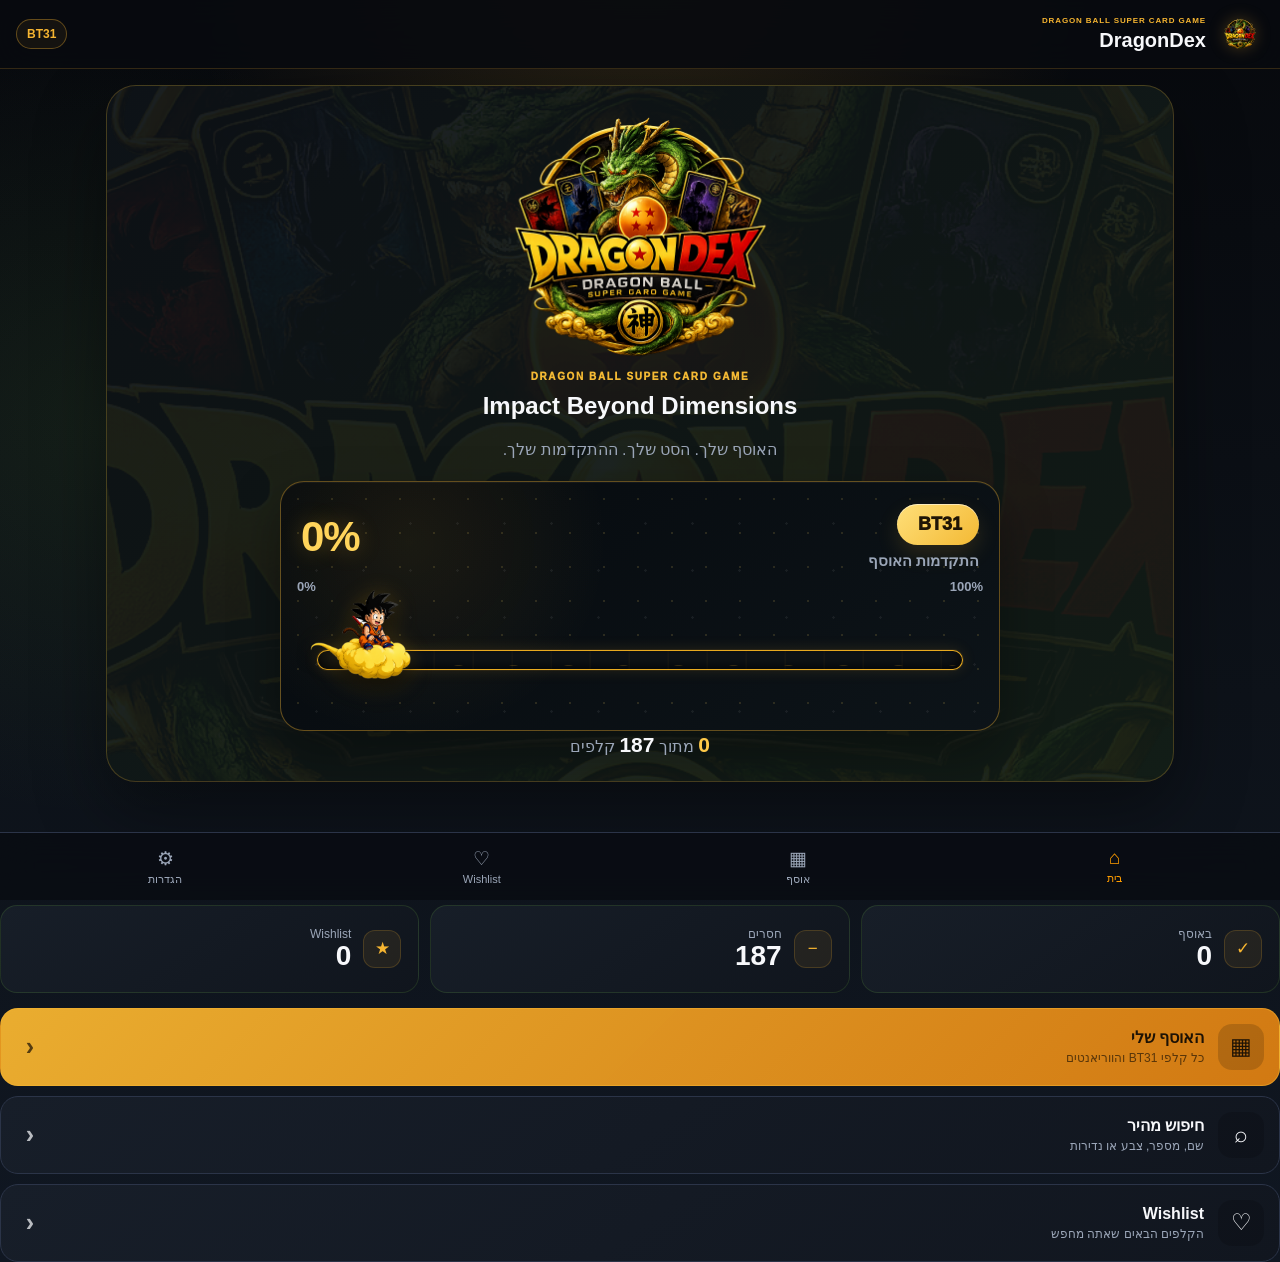
==== commit 6098c2d2: "Add files via upload" ====
--- a/index.html
+++ b/index.html
@@ -6,7 +6,6 @@
 <meta name="theme-color" content="#090b10">
 <title>DragonDex</title>
 <link rel="stylesheet" href="style.css">
-<link rel="stylesheet" href="progress.css">
 </head>
 <body>
 <div id="splashScreen" class="splash-screen" aria-hidden="true">
@@ -32,41 +31,23 @@
     <p class="hero-kicker">DRAGON BALL SUPER CARD GAME</p>
     <h2>Impact Beyond Dimensions</h2>
     <p class="hero-copy">האוסף שלך. הסט שלך. ההתקדמות שלך.</p>
-    <div class="flight-progress-card premium-flight-card">
+    <div class="flight-progress-card">
       <div class="flight-progress-head">
-        <div class="progress-title-group">
+        <div>
           <span class="set-chip">BT31</span>
           <p>התקדמות האוסף</p>
         </div>
         <strong id="progressPercentHome">0%</strong>
       </div>
-
-      <div class="flight-track premium-track" id="progressRing" style="--progress:0">
-        <div class="flight-line premium-line">
-          <span id="progressBarHome"></span>
-          <i class="spark spark-1"></i>
-          <i class="spark spark-2"></i>
-          <i class="spark spark-3"></i>
+      <div class="flight-track" id="progressRing" style="--progress:0">
+        <div class="flight-line"><span id="progressBarHome"></span></div>
+        <div class="goku-cloud" id="gokuCloud" aria-hidden="true">
+          <img src="goku-nimbus.png" alt="">
         </div>
-
-        <div class="goku-cloud premium-nimbus" id="gokuCloud" aria-hidden="true">
-          <div class="nimbus-glow"></div>
-          <div class="cloud-puff puff-a"></div>
-          <div class="cloud-puff puff-b"></div>
-          <div class="cloud-puff puff-c"></div>
-          <div class="cloud-puff puff-d"></div>
-          <div class="goku-figure">
-            <i class="hair hair-1"></i><i class="hair hair-2"></i><i class="hair hair-3"></i>
-            <i class="head"></i><i class="body"></i><i class="belt"></i>
-            <i class="arm arm-a"></i><i class="arm arm-b"></i>
-            <i class="leg leg-a"></i><i class="leg leg-b"></i>
-          </div>
-        </div>
-
+      </div>
         <span class="track-label track-start">0%</span>
         <span class="track-label track-end">100%</span>
       </div>
-
       <div class="flight-progress-footer">
         <span><b id="ownedCountHome">0</b> מתוך <b id="totalCountHome">0</b> קלפים</span>
       </div>
@@ -138,6 +119,5 @@
 
 <script src="bt31.js"></script>
 <script src="app.js"></script>
-<script src="progress.js"></script>
 </body>
 </html>
--- a/style.css
+++ b/style.css
@@ -156,3 +156,136 @@
 .goku-figure{position:absolute;left:18px;top:0;width:28px;height:39px}.goku-figure i{position:absolute;display:block}.goku-figure .hair{left:5px;top:0;width:19px;height:15px;background:#101010;clip-path:polygon(0 100%,8% 38%,26% 58%,38% 0,55% 50%,74% 8%,80% 62%,100% 35%,86% 100%)}.goku-figure .head{left:9px;top:10px;width:12px;height:11px;border-radius:48%;background:#efb185;border:1px solid #422}.goku-figure .body{left:7px;top:20px;width:17px;height:15px;border-radius:5px 5px 8px 8px;background:#ee6c16;border:1px solid #542200}.goku-figure .body:after{content:"";position:absolute;left:0;right:0;top:6px;height:4px;background:#1955a8}.goku-figure .arm{left:1px;top:21px;width:12px;height:5px;border-radius:5px;background:#efb185;transform:rotate(18deg);transform-origin:right center}.goku-figure .leg{left:12px;top:32px;width:15px;height:5px;border-radius:4px;background:#1955a8;transform:rotate(13deg)}
 .track-label{position:absolute;top:79px;color:var(--muted);font-size:10px;font-weight:900}.track-start{left:26px}.track-end{right:24px}.flight-progress-footer{text-align:center;color:var(--muted);font-size:12px}.flight-progress-footer b{color:var(--text);font-size:14px}
 @media(max-width:700px){.flight-progress-card{padding:15px 12px 13px;border-radius:20px}.flight-progress-head>strong{font-size:29px}.flight-track{height:110px;padding:0 14px}.flight-line{left:18px;right:18px}.goku-cloud{left:calc(18px + (100% - 92px)*var(--progress)/100)}.track-start{left:17px}.track-end{right:15px}}
+
+
+/* ===== DragonDex Premium Goku Nimbus Progress ===== */
+.flight-progress-card{
+  overflow:hidden;
+  padding:22px 20px 20px;
+  background:
+    radial-gradient(circle at 18% 24%,rgba(255,190,39,.08),transparent 32%),
+    linear-gradient(145deg,rgba(6,10,14,.98),rgba(13,20,25,.98));
+  border:1px solid rgba(246,181,49,.38);
+  box-shadow:inset 0 1px 0 rgba(255,255,255,.04),0 20px 50px rgba(0,0,0,.34);
+}
+.flight-progress-card::after{
+  content:"";
+  position:absolute;
+  inset:0;
+  pointer-events:none;
+  opacity:.25;
+  background:
+    radial-gradient(circle,rgba(255,217,107,.55) 0 1px,transparent 1.5px) 0 0/34px 34px,
+    radial-gradient(circle,rgba(255,255,255,.25) 0 1px,transparent 1.5px) 12px 18px/47px 47px;
+}
+.flight-progress-head,.flight-track,.flight-progress-footer{position:relative;z-index:1}
+.flight-progress-head>strong{
+  font-size:42px;
+  line-height:1;
+  color:#ffd45b;
+  letter-spacing:-1px;
+  text-shadow:0 0 22px rgba(255,188,35,.28);
+}
+.flight-progress-head .set-chip{
+  padding:10px 17px;
+  min-width:82px;
+  font-size:18px;
+  border-radius:999px;
+  box-shadow:inset 0 1px 0 rgba(255,255,255,.55),0 9px 22px rgba(246,181,49,.14);
+}
+.flight-progress-head p{font-size:15px;font-weight:800}
+.flight-track{
+  height:128px;
+  margin-top:12px;
+  padding:0;
+}
+.flight-line{
+  left:16px;
+  right:16px;
+  top:68px;
+  height:20px;
+  overflow:hidden;
+  border:1px solid rgba(255,187,33,.9);
+  background:
+    repeating-linear-gradient(90deg,transparent 0 37px,rgba(255,188,39,.045) 38px 39px),
+    linear-gradient(180deg,#14191d,#090d11);
+  box-shadow:
+    inset 0 0 14px rgba(0,0,0,.8),
+    0 0 0 1px rgba(246,181,49,.08),
+    0 0 15px rgba(246,181,49,.13);
+}
+.flight-line::before{
+  content:"";
+  position:absolute;
+  inset:3px;
+  border-radius:inherit;
+  opacity:.18;
+  background:
+    radial-gradient(ellipse at center bottom,transparent 0 7px,#f6b531 8px 9px,transparent 10px) 0 0/55px 17px repeat-x;
+}
+.flight-line span{
+  position:absolute;
+  inset:0 auto 0 0;
+  height:100%;
+  background:
+    radial-gradient(circle,rgba(255,255,255,.95) 0 1px,transparent 1.7px) 0 0/17px 15px,
+    linear-gradient(90deg,#ff9b08,#ffc52f 58%,#fff3a1);
+  box-shadow:inset 0 1px 0 rgba(255,255,255,.7),0 0 12px #ffae19,0 0 28px rgba(255,174,25,.48);
+  transition:width .75s cubic-bezier(.22,.8,.25,1);
+  animation:dd-progress-sparkle 1.6s linear infinite;
+}
+.goku-cloud{
+  left:clamp(62px,calc(62px + (100% - 124px)*var(--progress)/100),calc(100% - 62px));
+  top:5px;
+  width:124px;
+  height:100px;
+  transform:translateX(-50%);
+  transition:left .75s cubic-bezier(.22,.8,.25,1);
+  filter:drop-shadow(0 10px 8px rgba(0,0,0,.55)) drop-shadow(0 0 10px rgba(255,187,27,.2));
+}
+.goku-cloud img{
+  display:block;
+  width:100%;
+  height:100%;
+  object-fit:contain;
+  animation:dd-nimbus-float 1.9s ease-in-out infinite;
+}
+.track-label{
+  top:97px;
+  font-size:13px;
+}
+.track-start{left:16px}
+.track-end{right:16px}
+.flight-progress-footer{
+  margin-top:2px;
+  font-size:16px;
+}
+.flight-progress-footer b{font-size:21px}
+.flight-progress-footer b:first-child{color:#ffc949}
+
+@keyframes dd-progress-sparkle{
+  to{background-position:17px 0,0 0}
+}
+@keyframes dd-nimbus-float{
+  50%{transform:translateY(-4px) rotate(-1deg)}
+}
+
+@media(max-width:700px){
+  .flight-progress-card{padding:20px 14px 18px}
+  .flight-progress-head>strong{font-size:39px}
+  .flight-track{height:120px}
+  .flight-line{left:8px;right:8px;top:65px;height:18px}
+  .goku-cloud{
+    left:clamp(54px,calc(54px + (100% - 108px)*var(--progress)/100),calc(100% - 54px));
+    width:108px;
+    height:88px;
+    top:8px;
+  }
+  .track-label{top:92px}
+  .track-start{left:8px}
+  .track-end{right:8px}
+}
+@media(prefers-reduced-motion:reduce){
+  .goku-cloud img,.flight-line span{animation:none}
+  .goku-cloud,.flight-line span{transition:none}
+}
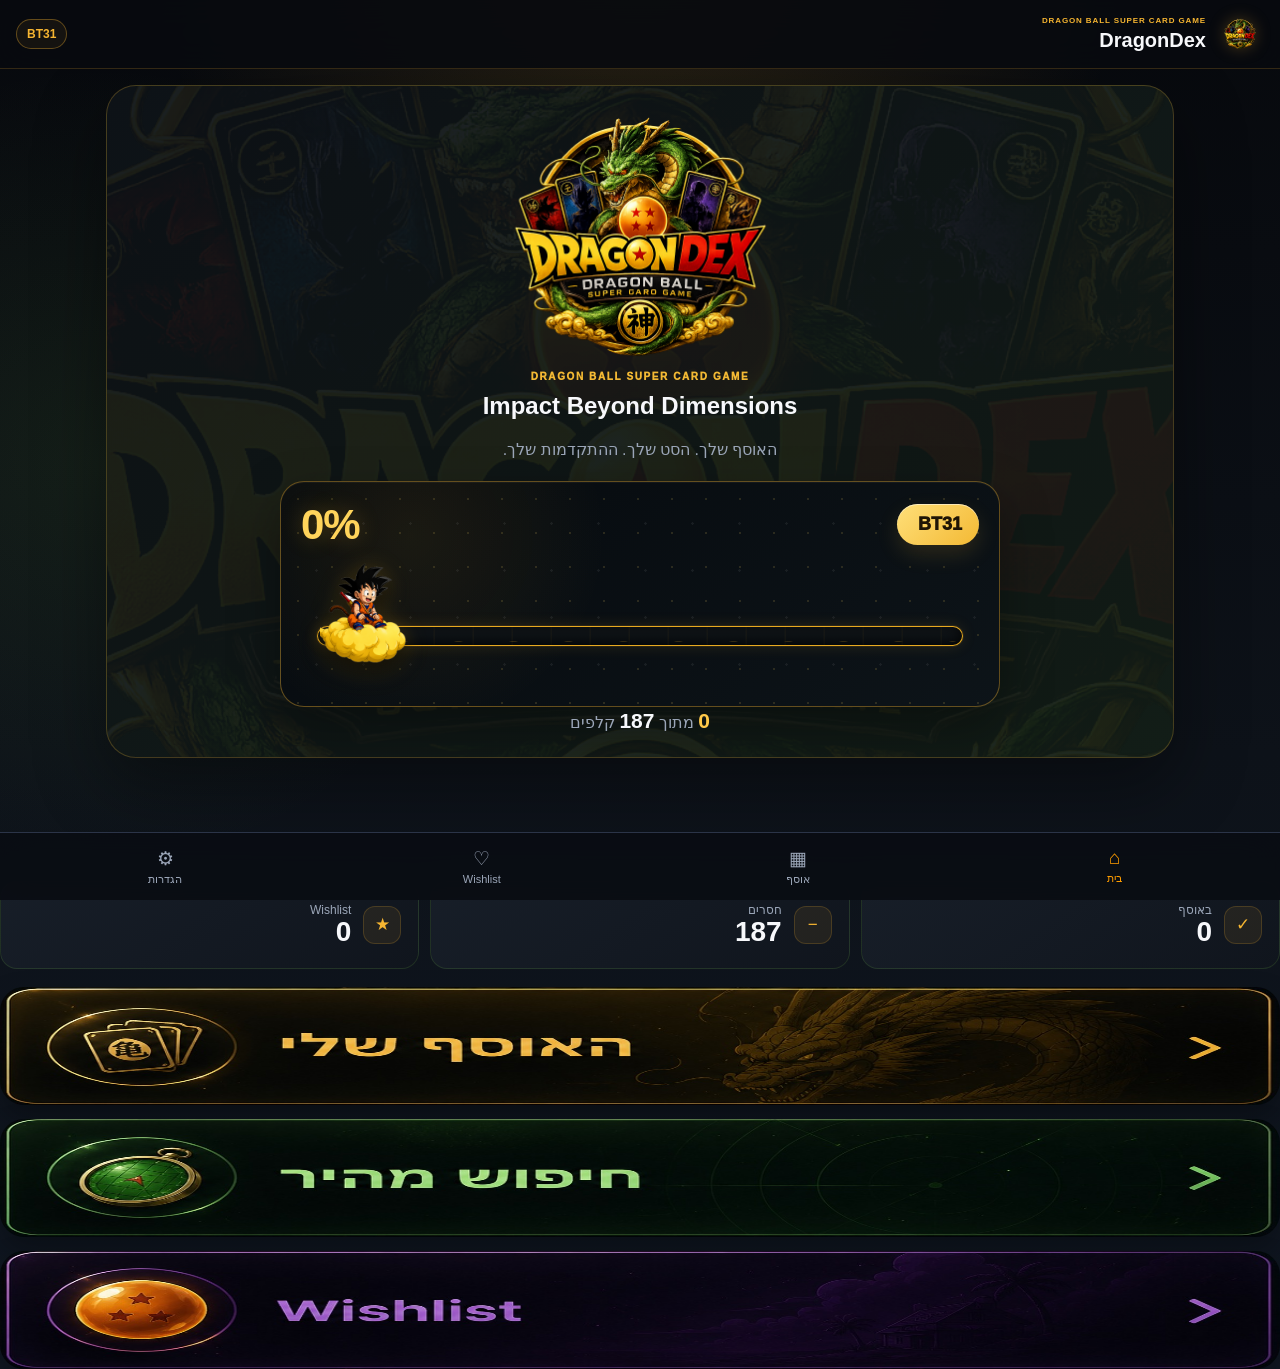
==== commit 324d1554: "Add files via upload" ====
--- a/index.html
+++ b/index.html
@@ -35,7 +35,7 @@
       <div class="flight-progress-head">
         <div>
           <span class="set-chip">BT31</span>
-          <p>התקדמות האוסף</p>
+          
         </div>
         <strong id="progressPercentHome">0%</strong>
       </div>
@@ -45,8 +45,8 @@
           <img src="goku-nimbus.png" alt="">
         </div>
       </div>
-        <span class="track-label track-start">0%</span>
-        <span class="track-label track-end">100%</span>
+        
+        
       </div>
       <div class="flight-progress-footer">
         <span><b id="ownedCountHome">0</b> מתוך <b id="totalCountHome">0</b> קלפים</span>
@@ -59,9 +59,9 @@
     <article class="stat-card"><span class="stat-icon">★</span><div><span>Wishlist</span><strong id="wishStat">0</strong></div></article>
   </section>
   <section class="home-actions premium-actions">
-    <button class="home-action main-action" data-nav="collection"><span class="action-icon">▦</span><span><strong>האוסף שלי</strong><small>כל קלפי BT31 והווריאנטים</small></span><b>‹</b></button>
-    <button class="home-action" data-nav="collection" data-focus-search="true"><span class="action-icon">⌕</span><span><strong>חיפוש מהיר</strong><small>שם, מספר, צבע או נדירות</small></span><b>‹</b></button>
-    <button class="home-action" data-nav="wishlist"><span class="action-icon">♡</span><span><strong>Wishlist</strong><small>הקלפים הבאים שאתה מחפש</small></span><b>‹</b></button>
+    <button class="home-action main-action" data-nav="collection" aria-label="האוסף שלי"><span class="action-icon">▦</span><span><strong>האוסף שלי</strong><small>כל קלפי BT31 והווריאנטים</small></span><b>‹</b></button>
+    <button class="home-action" data-nav="collection" data-focus-search="true" aria-label="חיפוש מהיר"><span class="action-icon">⌕</span><span><strong>חיפוש מהיר</strong><small>שם, מספר, צבע או נדירות</small></span><b>‹</b></button>
+    <button class="home-action" data-nav="wishlist" aria-label="Wishlist"><span class="action-icon">♡</span><span><strong>Wishlist</strong><small>הקלפים הבאים שאתה מחפש</small></span><b>‹</b></button>
   </section>
 </section>
 <section id="collectionView" class="view">
--- a/style.css
+++ b/style.css
@@ -289,3 +289,84 @@
   .goku-cloud img,.flight-line span{animation:none}
   .goku-cloud,.flight-line span{transition:none}
 }
+
+
+/* ===== Clean premium home menu — approved concept ===== */
+.premium-actions{
+  display:grid;
+  gap:14px;
+  margin-top:18px;
+}
+
+.premium-actions .home-action,
+.premium-actions .home-action.main-action{
+  position:relative;
+  display:block;
+  width:100%;
+  min-height:118px;
+  padding:0;
+  overflow:hidden;
+  border-radius:24px;
+  border:0;
+  background-color:#080b0f;
+  background-position:center;
+  background-size:100% 100%;
+  background-repeat:no-repeat;
+  box-shadow:0 14px 30px rgba(0,0,0,.30);
+  cursor:pointer;
+  transition:transform .18s ease, filter .18s ease, box-shadow .18s ease;
+  -webkit-tap-highlight-color:transparent;
+}
+
+.premium-actions .home-action:nth-child(1){
+  background-image:url('menu-collection.jpg');
+}
+
+.premium-actions .home-action:nth-child(2){
+  background-image:url('menu-search.jpg');
+}
+
+.premium-actions .home-action:nth-child(3){
+  background-image:url('menu-wishlist.jpg');
+}
+
+.premium-actions .home-action > *{
+  opacity:0 !important;
+  pointer-events:none;
+}
+
+.premium-actions .home-action:hover{
+  transform:translateY(-2px);
+  filter:brightness(1.08);
+  box-shadow:0 18px 38px rgba(0,0,0,.38);
+}
+
+.premium-actions .home-action:active{
+  transform:scale(.985);
+  filter:brightness(.94);
+}
+
+.premium-actions .home-action:focus-visible{
+  outline:2px solid #ffd35a;
+  outline-offset:3px;
+}
+
+@media(max-width:700px){
+  .premium-actions{
+    gap:11px;
+    margin-top:15px;
+  }
+
+  .premium-actions .home-action,
+  .premium-actions .home-action.main-action{
+    min-height:92px;
+    border-radius:20px;
+  }
+}
+
+@media(max-width:390px){
+  .premium-actions .home-action,
+  .premium-actions .home-action.main-action{
+    min-height:84px;
+  }
+}
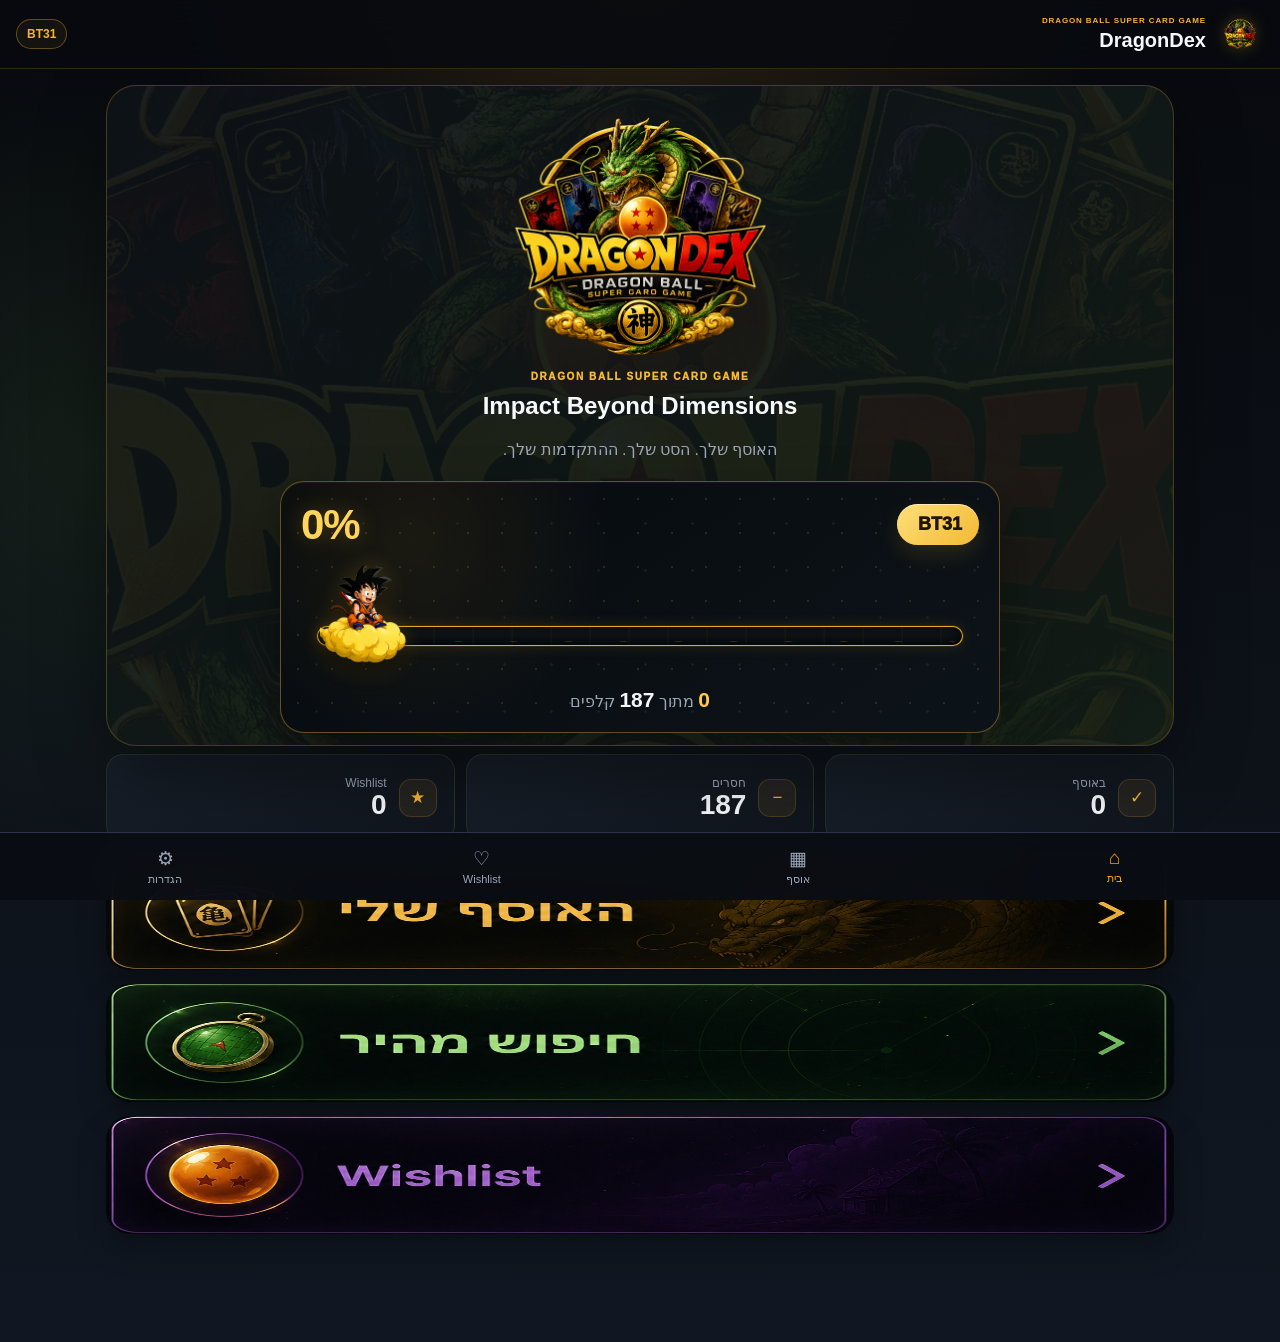
==== commit ddf7bcd5: "Add files via upload" ====
--- a/index.html
+++ b/index.html
@@ -47,7 +47,7 @@
       </div>
         
         
-      </div>
+      
       <div class="flight-progress-footer">
         <span><b id="ownedCountHome">0</b> מתוך <b id="totalCountHome">0</b> קלפים</span>
       </div>
--- a/style.css
+++ b/style.css
@@ -370,3 +370,43 @@
     min-height:84px;
   }
 }
+
+
+/* ===== Raise lower home section and remove excess vertical gap ===== */
+#homeView .premium-hero{
+  padding-bottom:12px;
+}
+
+#homeView .flight-progress-card{
+  margin-bottom:0;
+}
+
+#homeView .home-stats{
+  margin-top:8px;
+  margin-bottom:10px;
+}
+
+#homeView .premium-actions{
+  margin-top:6px;
+}
+
+@media(max-width:700px){
+  #homeView .premium-hero{
+    padding-bottom:8px;
+  }
+
+  #homeView .home-stats{
+    margin-top:6px;
+    margin-bottom:8px;
+  }
+
+  #homeView .premium-actions{
+    margin-top:4px;
+    padding-bottom:14px;
+  }
+}
+
+
+/* Final spacing correction after fixing the progress-card HTML structure */
+#homeView .premium-hero{margin-bottom:8px}
+#homeView .home-stats{margin-top:0!important}
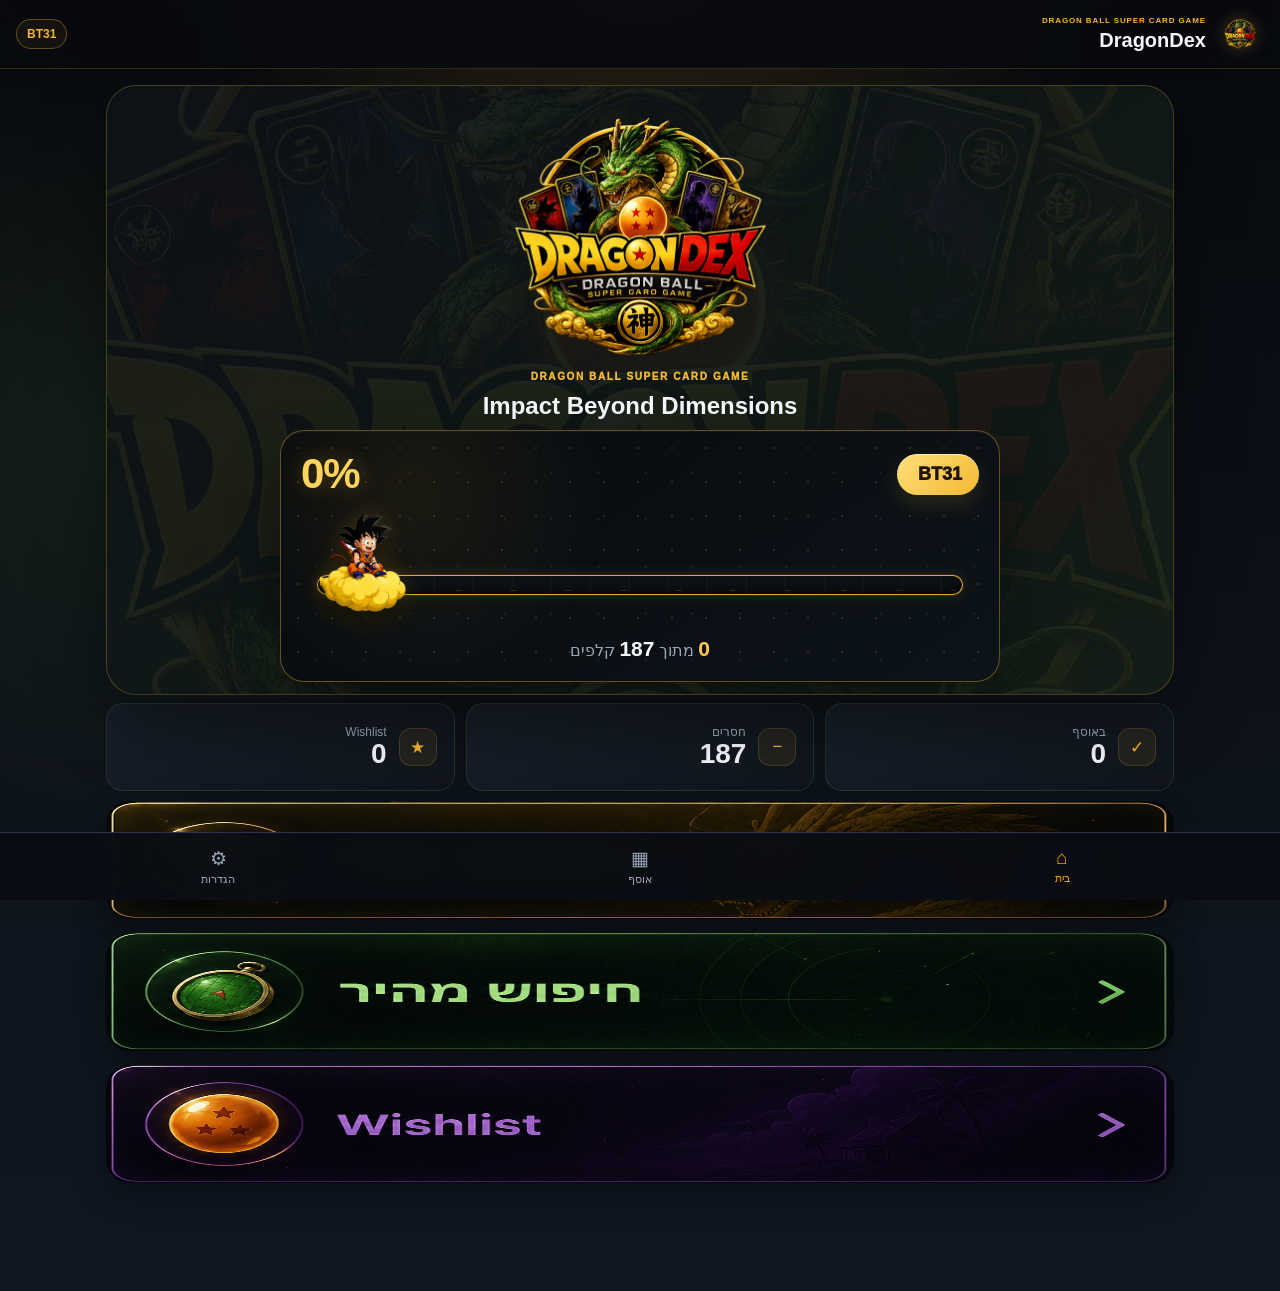
==== commit 077d53d7: "Add files via upload" ====
--- a/index.html
+++ b/index.html
@@ -30,7 +30,6 @@
     <img class="premium-logo" src="dragondex-logo.png" alt="DragonDex">
     <p class="hero-kicker">DRAGON BALL SUPER CARD GAME</p>
     <h2>Impact Beyond Dimensions</h2>
-    <p class="hero-copy">האוסף שלך. הסט שלך. ההתקדמות שלך.</p>
     <div class="flight-progress-card">
       <div class="flight-progress-head">
         <div>
@@ -97,7 +96,6 @@
 <nav class="bottom-nav">
   <button class="nav-btn active" data-view="home"><span>⌂</span><small>בית</small></button>
   <button class="nav-btn" data-view="collection"><span>▦</span><small>אוסף</small></button>
-  <button class="nav-btn" data-view="wishlist"><span>♡</span><small>Wishlist</small></button>
   <button class="nav-btn" data-view="settings"><span>⚙</span><small>הגדרות</small></button>
 </nav>
 </div>
--- a/style.css
+++ b/style.css
@@ -410,3 +410,17 @@
 /* Final spacing correction after fixing the progress-card HTML structure */
 #homeView .premium-hero{margin-bottom:8px}
 #homeView .home-stats{margin-top:0!important}
+
+
+/* Bottom navigation now contains 3 items */
+.bottom-nav{
+  grid-template-columns:repeat(3,1fr)!important;
+}
+
+/* Remove spacing left by deleted hero subtitle */
+.premium-hero h2{
+  margin-bottom:8px;
+}
+.flight-progress-card{
+  margin-top:10px;
+}
